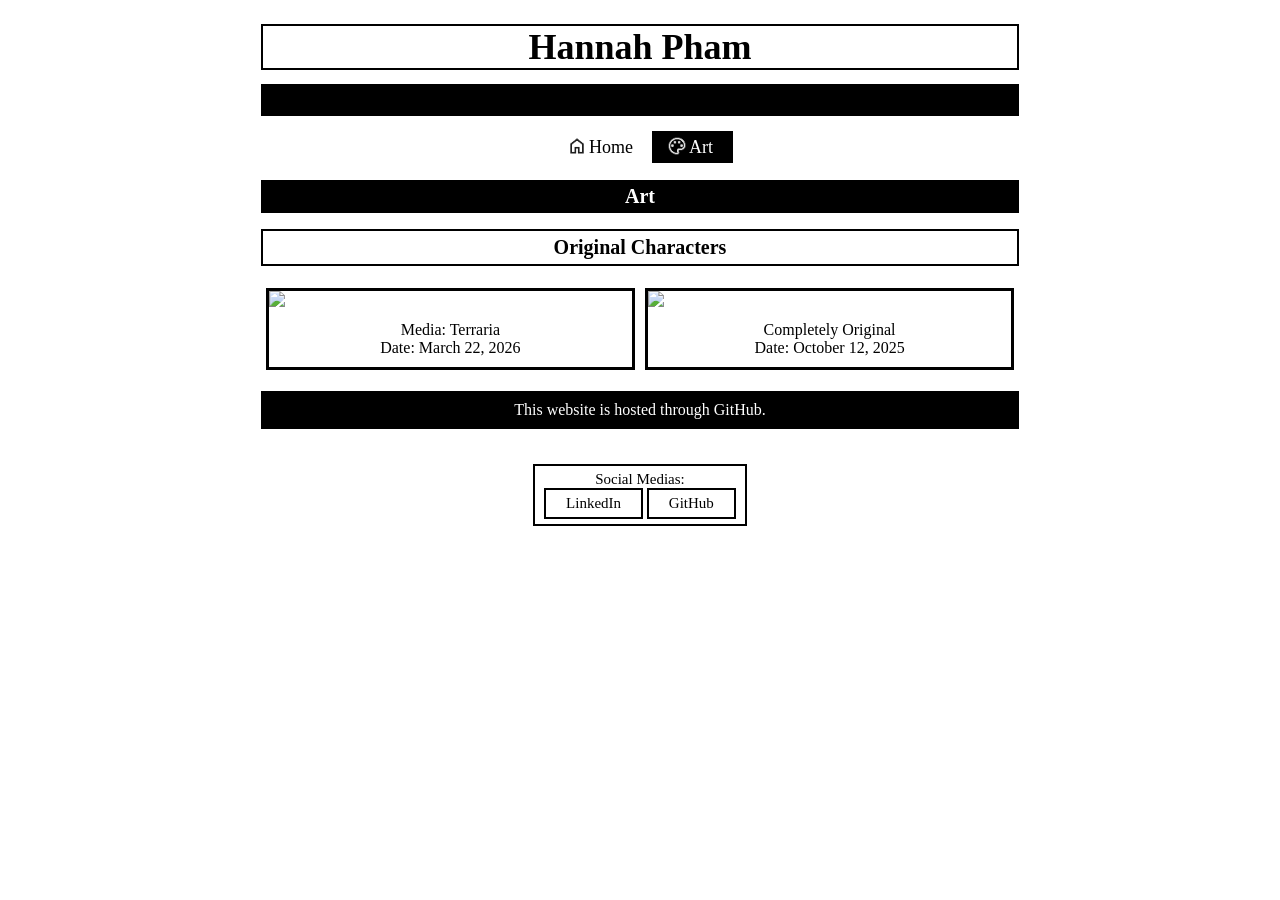
==== art.html @ c45c6f12 "Remove extra line break in footer section" ====
<!DOCTYPE html>
<html>
  <head>
    <meta charset="UTF-8">
    <meta name="viewport" content="width=device-width, initial-scale=1.0">
    <link href="/style.css" rel="stylesheet" type="text/css" media="all">
    
    <!--Connect to Style.css-->
    <link rel="stylesheet" href="art.css">
    <!--Connect to Google Fonts-->
    <link rel="preconnect" href="https://fonts.googleapis.com">
    <link rel="preconnect" href="https://fonts.gstatic.com" crossorigin="">
    <!--Font DynaPuff and Patrick Hand SC-->
    <link href="https://fonts.googleapis.com/css2?family=DynaPuff:wght@400..700&amp;family=Patrick+Hand+SC&amp;display=swap" rel="stylesheet">
    <!--Tab Name-->
    <title>Art | Hannah Pham</title>
    <link rel="icon" type="image/PNG" href="ZBrowserIcon.PNG"/>
  </head>
  
  <body>
    <!--Main Activity-->
    <div class="page">

      <h1>Hannah Pham</h1>
      
      <div class="marquee">
        <p>"Amazing. A booby trap that actually catches boobies!" - Optimus Prime</p>
      </div>

      <ul class="navigation">
        <a href="index.html"><img src="ZHome.png">Home</a>
        <a href="art.html" id="active"><img src="ZArt.png">Art</a>
        <!--
        <a href="aboutMe.html"><img src="ZPerson.png">About Me</a>
        -->
      </ul>

      <h2>
        Art
      </h2>
      
      <h2 class="white">
        Original Characters
      </h2>
      
      <!--OPEN Gallery-->
      <div class="gallery">
        
        <!--OPEN Column-->
        <div class="column">

          <div class="item">
            <a target="_blank" href="ZOCTerraria.PNG">
              <img src="ZOCTerraria.PNG">
            </a>
            <div class="desc">Media: Terraria<br>Date: March 22, 2026</div>
          </div>
          
        </div> <!--CLOSE Column-->

        <!--OPEN Column-->
        <div class="column">
          
          <div class="item">
            <a target="_blank" href="ZOCSheet.PNG">
              <img src="ZOCSheet.PNG">
            </a>
            <div class="desc">Completely Original<br>Date: October 12, 2025</div>
          </div>
        
        </div> <!--CLOSE Column-->
        
      </div> <!--CLOSE Gallery-->
      
      <!--Endnote-->
      <p class="endnote">This website is hosted through GitHub.</p>

      <ul class="footer">
        Social Medias:
        <br>
        <a target="_blank" href="https://youtu.be/lKBJ0RBRFXc?si=mdgCo2Yliqi2nEIG">LinkedIn</a>
        <a target="_blank" href="https://youtu.be/dQw4w9WgXcQ?si=vVlLldQJfORhOYwF">GitHub</a>
      </ul>

    </div>
  </body>
</html>
---- art.css ----
/*Logo*/
h1 {
  font-family: "Playfair Display SC";
  text-align: center;
  background: white;
  font-size: 36px;
  overflow: hidden;

  border-color: black;
  border-width: 2px;
  border-style: solid;
} 

body {
  font-family: "Outfit";
  background: white;
  cursor: url("ZCursor.svg"), auto;
}

a:hover {
  cursor: url("ZPointer.svg"), pointer;
}

/*Navigation Bar*/
ul.navigation {
  list-style-type: none;
  text-align: center;
  overflow: hidden;
  padding: 0;
  margin: 0;
  
  z-index: 1;
  position: sticky;
  top: 0px;

  background-color: white;
}

ul.navigation a {
  display: inline-block;
  padding: 5px;
  padding-left: 20px;
  padding-right: 20px;
  margin-right: -5px;

  font-size: 18px;
  background-color: white;
  color: black;

  transition: background 0.5s;
}

ul.navigation a:hover {
  background: black;
  color: white;
}

ul.navigation a:link {
  text-decoration: none;
}

ul.navigation a:hover img{
  filter: invert(1);
}

#active {
  background: black;
  color: white;
}

#active img {
  filter: invert(1);
}

ul.navigation a img {
  width: 20px;
  margin-bottom: -3px;
  margin-right: 2px;
  margin-left: -5px;
}

/*Header*/
h2 {
  text-align: center;
  background: black;
  font-size: 20px;
  color: white;
  padding: 5px;
  
  z-index: 1;
  position: sticky;
  top: 33px;
}

.page .endnote {
  text-align: center;
  padding-top: 10px;
  padding-bottom: 10px;
  font-size: 16px;
  margin-bottom: 35px;
  
  background: black;
  color: white;
}

/*Social Media Links*/
ul.footer {
  list-style-type: none;
  font-size: 10px;
  text-align: center;
  overflow: hidden;
  padding: 5px;
  margin: auto;
  max-width: 200px;

  border: black;
  border-width: 2px;
  border-style: solid;

  position: sticky;
  bottom: 30px;
  margin-left: auto;
  margin-right: auto;

  font-size: 15px;
  background-color: white;
  color: black;
}

ul.footer a {
  display: inline-flex;
  padding: 5px;
  padding-left: 20px;
  padding-right: 20px;
  max-width: 100px;

  background-color: white;
  text-decoration: none;
  color: black;
  border: black;
  border-width: 2px;
  border-style: solid;

  transition: background 0.5s;
}

ul.footer a:hover {
  background: black;
  color: white;
  display: inline;
}

/*Shorten Page Width*/
div.page {
  max-width: 60%;
  margin: auto;
}

h2.white {
  background: white;
  color: black;
  
  border-color: black;
  border-width: 2px;
  border-style: solid;
  
  position: sticky;
  top: 66px;
}

/*Marquee*/
.marquee {
  width: auto;
  line-height: 0px;
  background-color: black;
  color: white;
  white-space: nowrap;
  overflow: hidden;
  margin-bottom: 15px;
  margin-top: -10px;
  /*box-sizing: border-box;*/
}
.marquee p {
  display: inline-block;
  padding-left: 100%;
  animation: marquee 15s linear infinite;
}
@keyframes marquee {
  0%   { transform: translate(10%, 0); }
  100% { transform: translate(-200%, 0); }
}

/*Gallery*/
.gallery {
  display: flex;
  flex-wrap: wrap;
  justify-content: center;
}

.column {
  background: white;
  width: 50%;
}

.item {
  margin: 5px;
  height: auto;
  border: 3px solid black;
  transition: opacity 0.5s, border 0.5s;
  
  z-index: -1;
}

.item:hover {
  border: 3px solid grey;
  opacity: 50%;
}

.item img {
  width: 100%;
  height: auto;
}

.item .desc {
  padding: 10px;
  text-align: center;
}

@media only screen and (max-width: 900px) {
  .column {
    min-width: calc(100% - 20px);
  }
}

/*Scroll Bar*/
body::-webkit-scrollbar {
  width: 20px;
}

::-webkit-scrollbar-track {
  background: white;
}

::-webkit-scrollbar-thumb {
  background: white;
  border-color: black;
  border-radius: 20px;
  border-width: 3px;
  border-style: solid;
}
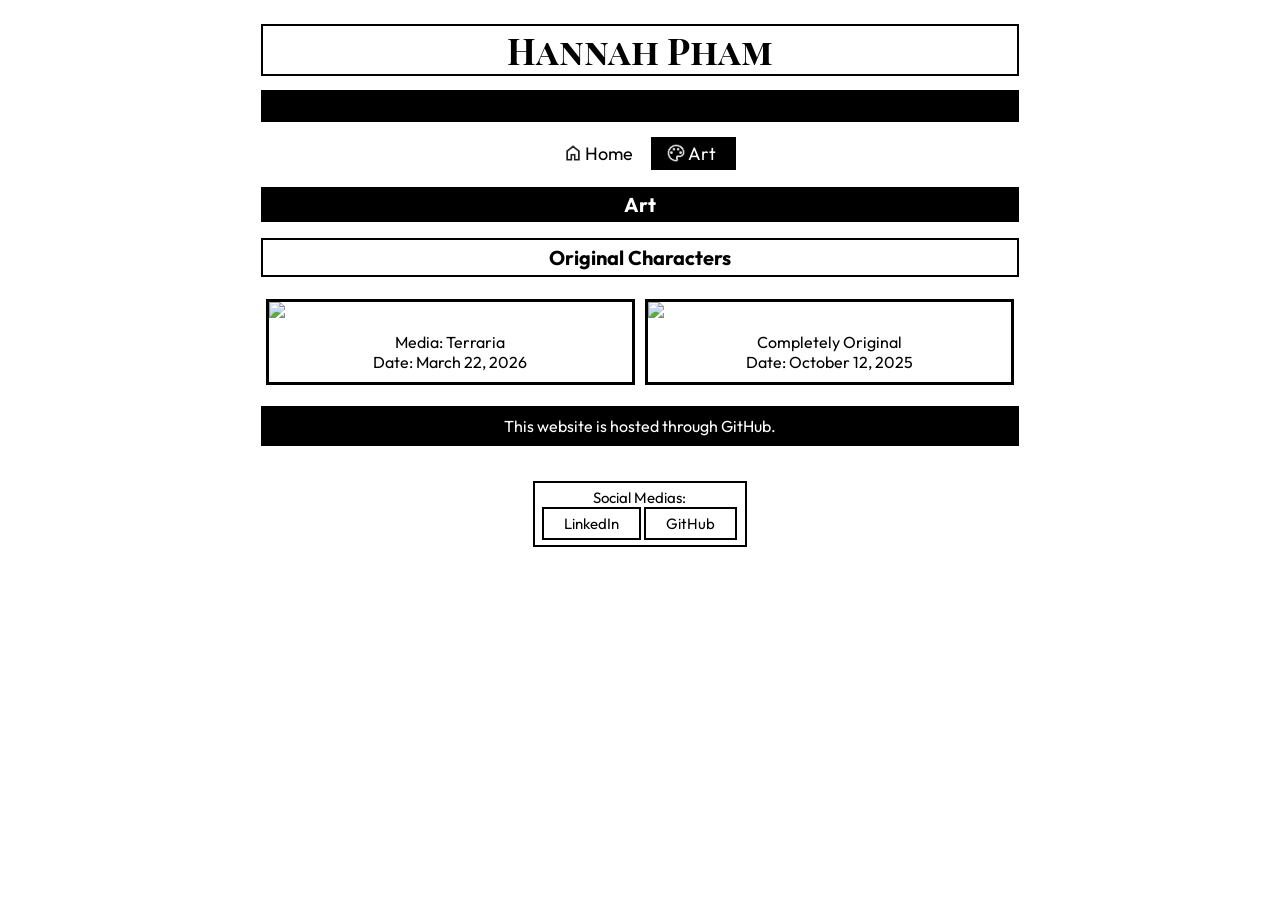
==== commit 8d9b2216: "Add additional font styles to art.html." ====
--- a/art.html
+++ b/art.html
@@ -12,6 +12,8 @@
     <link rel="preconnect" href="https://fonts.gstatic.com" crossorigin="">
     <!--Font DynaPuff and Patrick Hand SC-->
     <link href="https://fonts.googleapis.com/css2?family=DynaPuff:wght@400..700&amp;family=Patrick+Hand+SC&amp;display=swap" rel="stylesheet">
+    <link href="https://fonts.googleapis.com/css2?family=Playfair+Display+SC:ital,wght@0,400;0,700;0,900;1,400;1,700;1,900&family=Playfair:ital,opsz,wght@0,5..1200,300..900;1,5..1200,300..900&display=swap" rel="stylesheet">
+    <link href="https://fonts.googleapis.com/css2?family=Outfit:wght@100..900&family=Prompt:ital,wght@0,400;0,500;0,600;0,700;0,800;0,900;1,400;1,500;1,600;1,700;1,800;1,900&display=swap" rel="stylesheet">
     <!--Tab Name-->
     <title>Art | Hannah Pham</title>
     <link rel="icon" type="image/PNG" href="ZBrowserIcon.PNG"/>
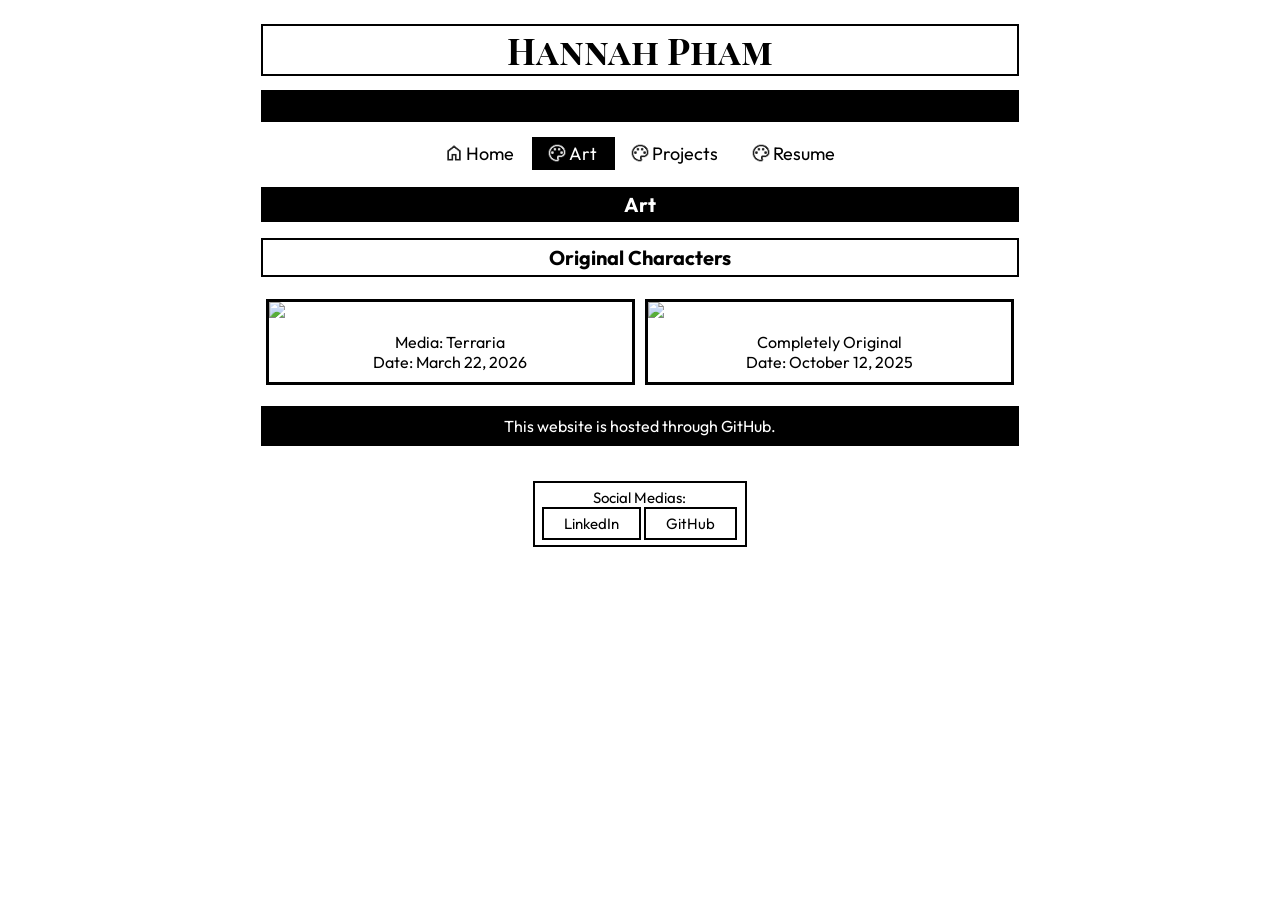
==== commit 04535397: "Add Projects and Resume links to navigation. Added links for Projects and Resume in the navigation." ====
--- a/art.html
+++ b/art.html
@@ -32,6 +32,8 @@
       <ul class="navigation">
         <a href="index.html"><img src="ZHome.png">Home</a>
         <a href="art.html" id="active"><img src="ZArt.png">Art</a>
+        <a href="art.html"><img src="ZArt.png">Projects</a>
+        <a href="art.html"><img src="ZArt.png">Resume</a>
         <!--
         <a href="aboutMe.html"><img src="ZPerson.png">About Me</a>
         -->
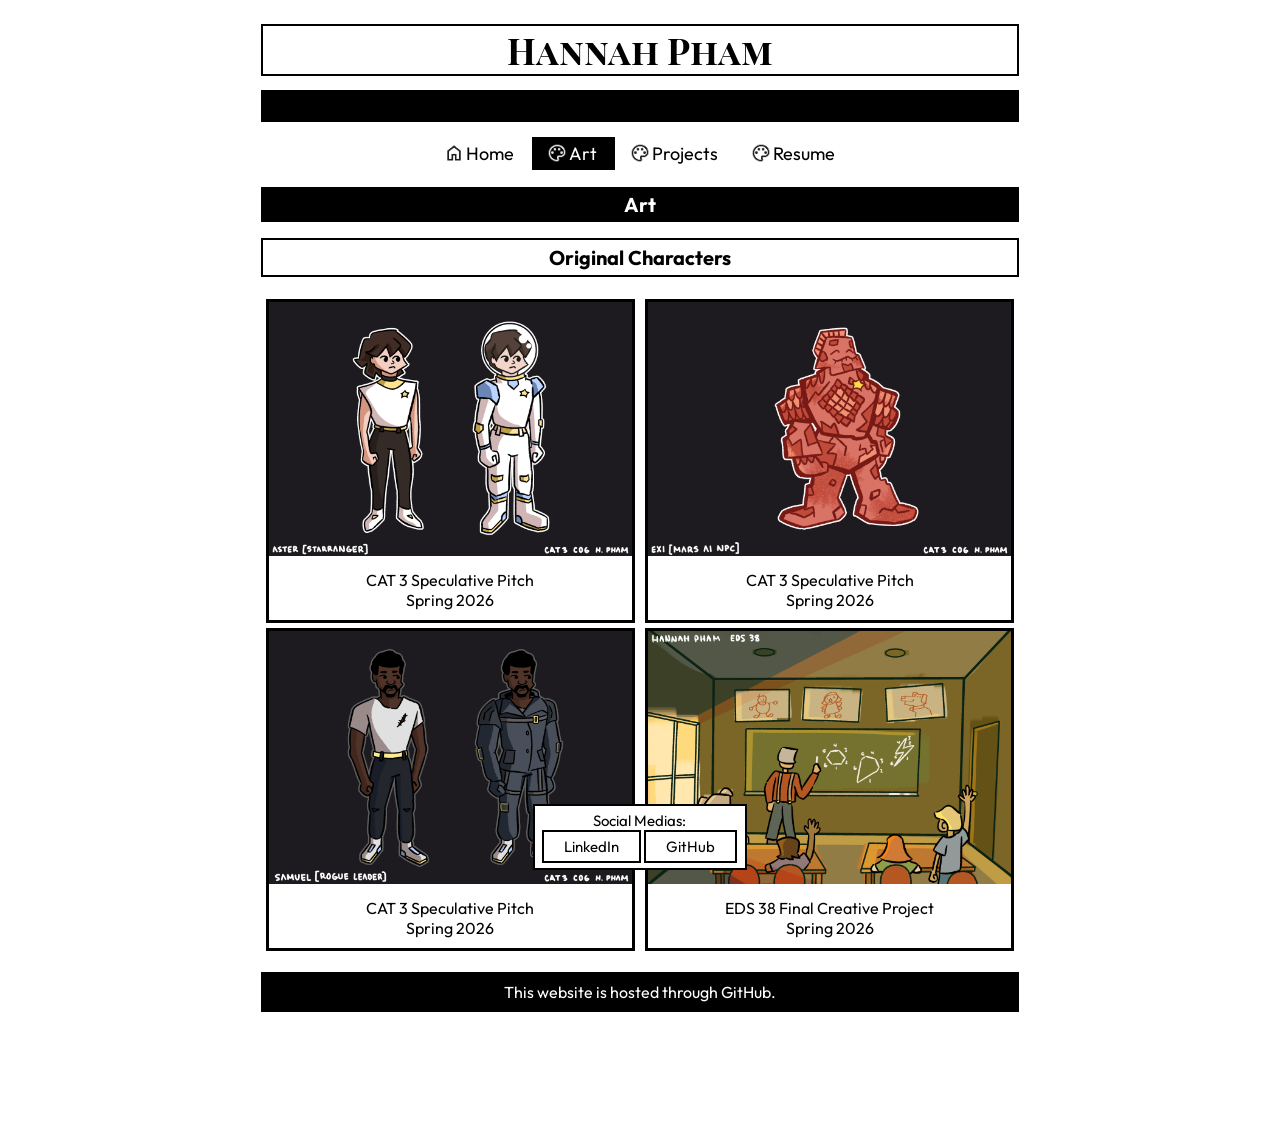
==== commit a281dc35: "Update image links and descriptions in art.html." ====
--- a/art.html
+++ b/art.html
@@ -54,10 +54,17 @@
         <div class="column">
 
           <div class="item">
-            <a target="_blank" href="ZOCTerraria.PNG">
-              <img src="ZOCTerraria.PNG">
+            <a target="_blank" href="ZArt CAT 3 P.1.PNG">
+              <img src="ZArt CAT 3 P.1.PNG">
             </a>
-            <div class="desc">Media: Terraria<br>Date: March 22, 2026</div>
+            <div class="desc">CAT 3 Speculative Pitch<br>Spring 2026</div>
+          </div>
+
+          <div class="item">
+            <a target="_blank" href="ZArt CAT 3 P.3.PNG">
+              <img src="ZArt CAT 3 P.3.PNG">
+            </a>
+            <div class="desc">CAT 3 Speculative Pitch<br>Spring 2026</div>
           </div>
           
         </div> <!--CLOSE Column-->
@@ -66,10 +73,17 @@
         <div class="column">
           
           <div class="item">
-            <a target="_blank" href="ZOCSheet.PNG">
-              <img src="ZOCSheet.PNG">
+            <a target="_blank" href="ZArt CAT 3 P.2.PNG">
+              <img src="ZArt CAT 3 P.2.PNG">
             </a>
-            <div class="desc">Completely Original<br>Date: October 12, 2025</div>
+            <div class="desc">CAT 3 Speculative Pitch<br>Spring 2026</div>
+          </div>
+
+          <div class="item">
+            <a target="_blank" href="ZArt EDS 38.PNG">
+              <img src="ZArt EDS 38.PNG">
+            </a>
+            <div class="desc">EDS 38 Final Creative Project<br>Spring 2026</div>
           </div>
         
         </div> <!--CLOSE Column-->
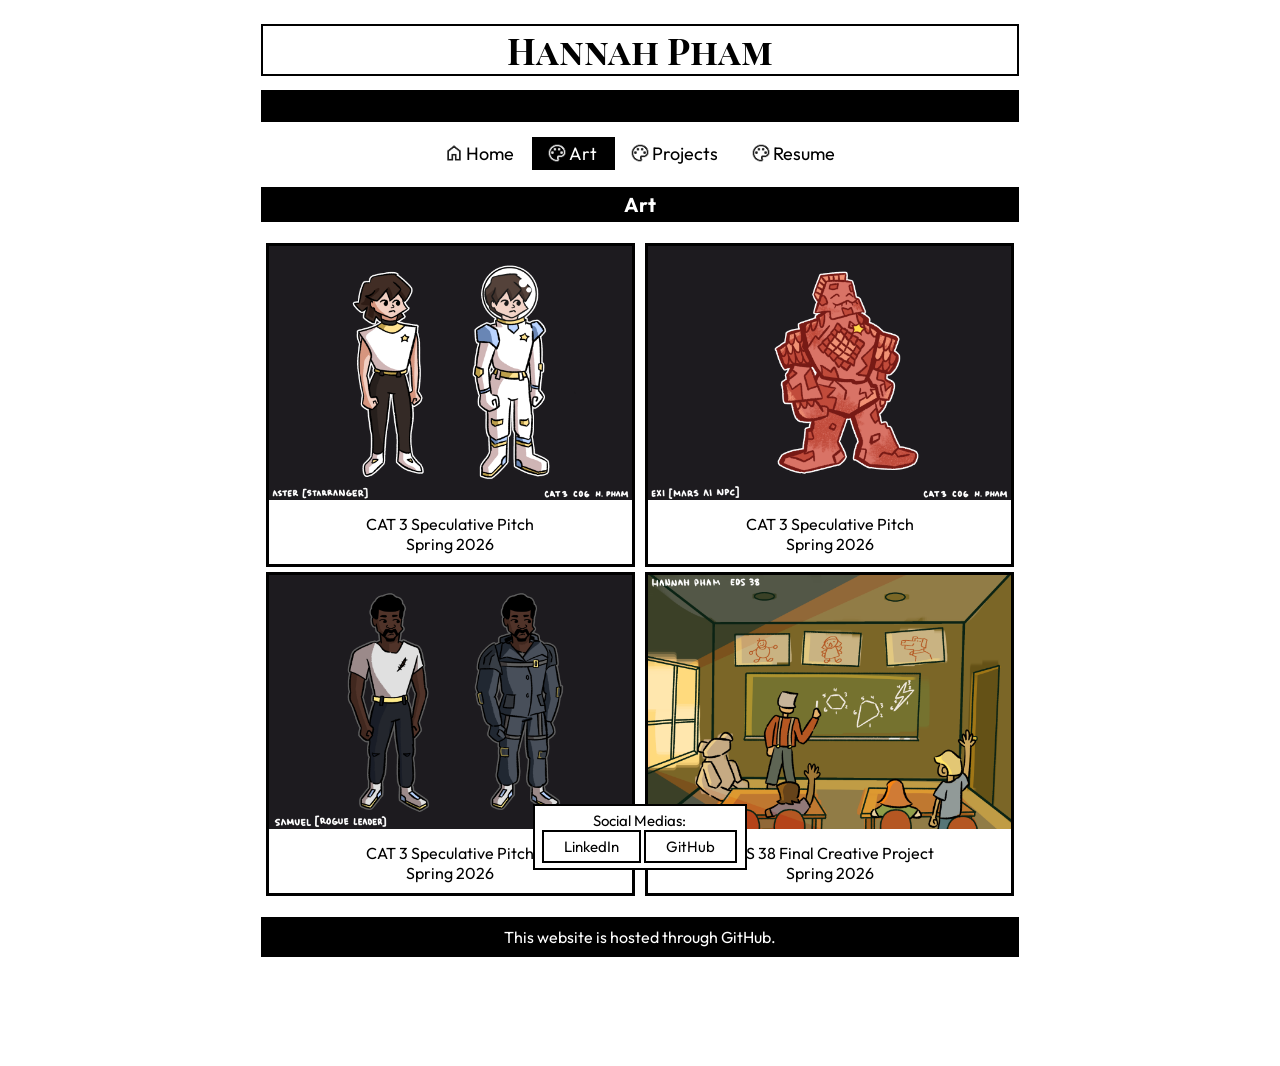
==== commit 1b29c5f5: "Comment out 'Original Characters' heading. Commented out the 'Original Characters' heading in art.ht" ====
--- a/art.html
+++ b/art.html
@@ -42,10 +42,12 @@
       <h2>
         Art
       </h2>
-      
+
+      <!--
       <h2 class="white">
         Original Characters
       </h2>
+      -->
       
       <!--OPEN Gallery-->
       <div class="gallery">
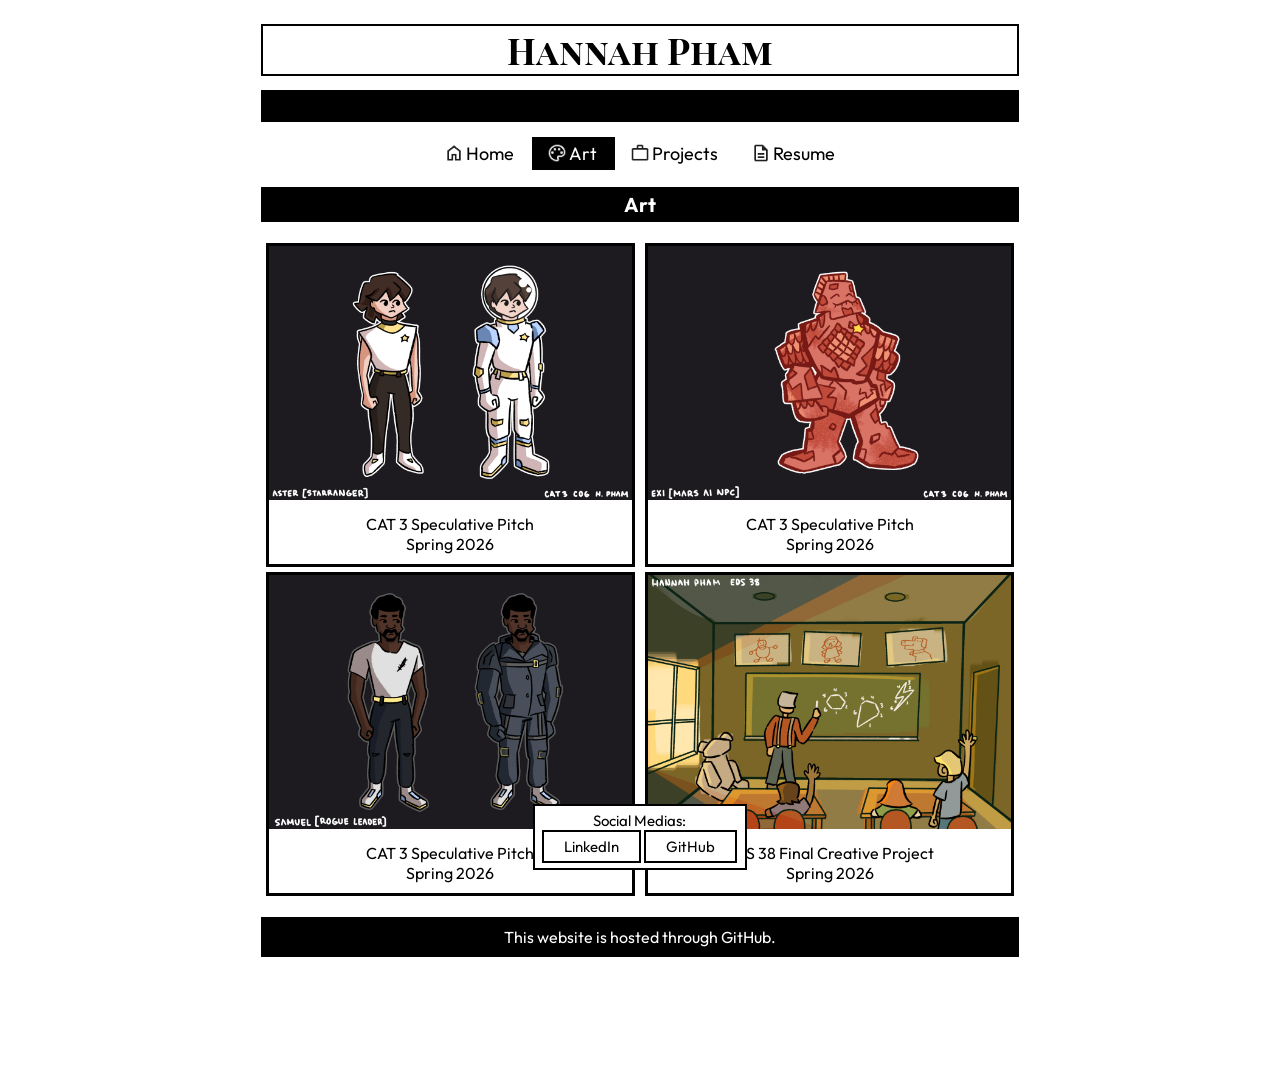
==== commit 86e97df4: "Update navigation links in art.html." ====
--- a/art.html
+++ b/art.html
@@ -32,11 +32,8 @@
       <ul class="navigation">
         <a href="index.html"><img src="ZHome.png">Home</a>
         <a href="art.html" id="active"><img src="ZArt.png">Art</a>
-        <a href="art.html"><img src="ZArt.png">Projects</a>
-        <a href="art.html"><img src="ZArt.png">Resume</a>
-        <!--
-        <a href="aboutMe.html"><img src="ZPerson.png">About Me</a>
-        -->
+        <a href="art.html"><img src="ZWork.png">Projects</a>
+        <a href="art.html"><img src="ZResume.png">Resume</a>
       </ul>
 
       <h2>
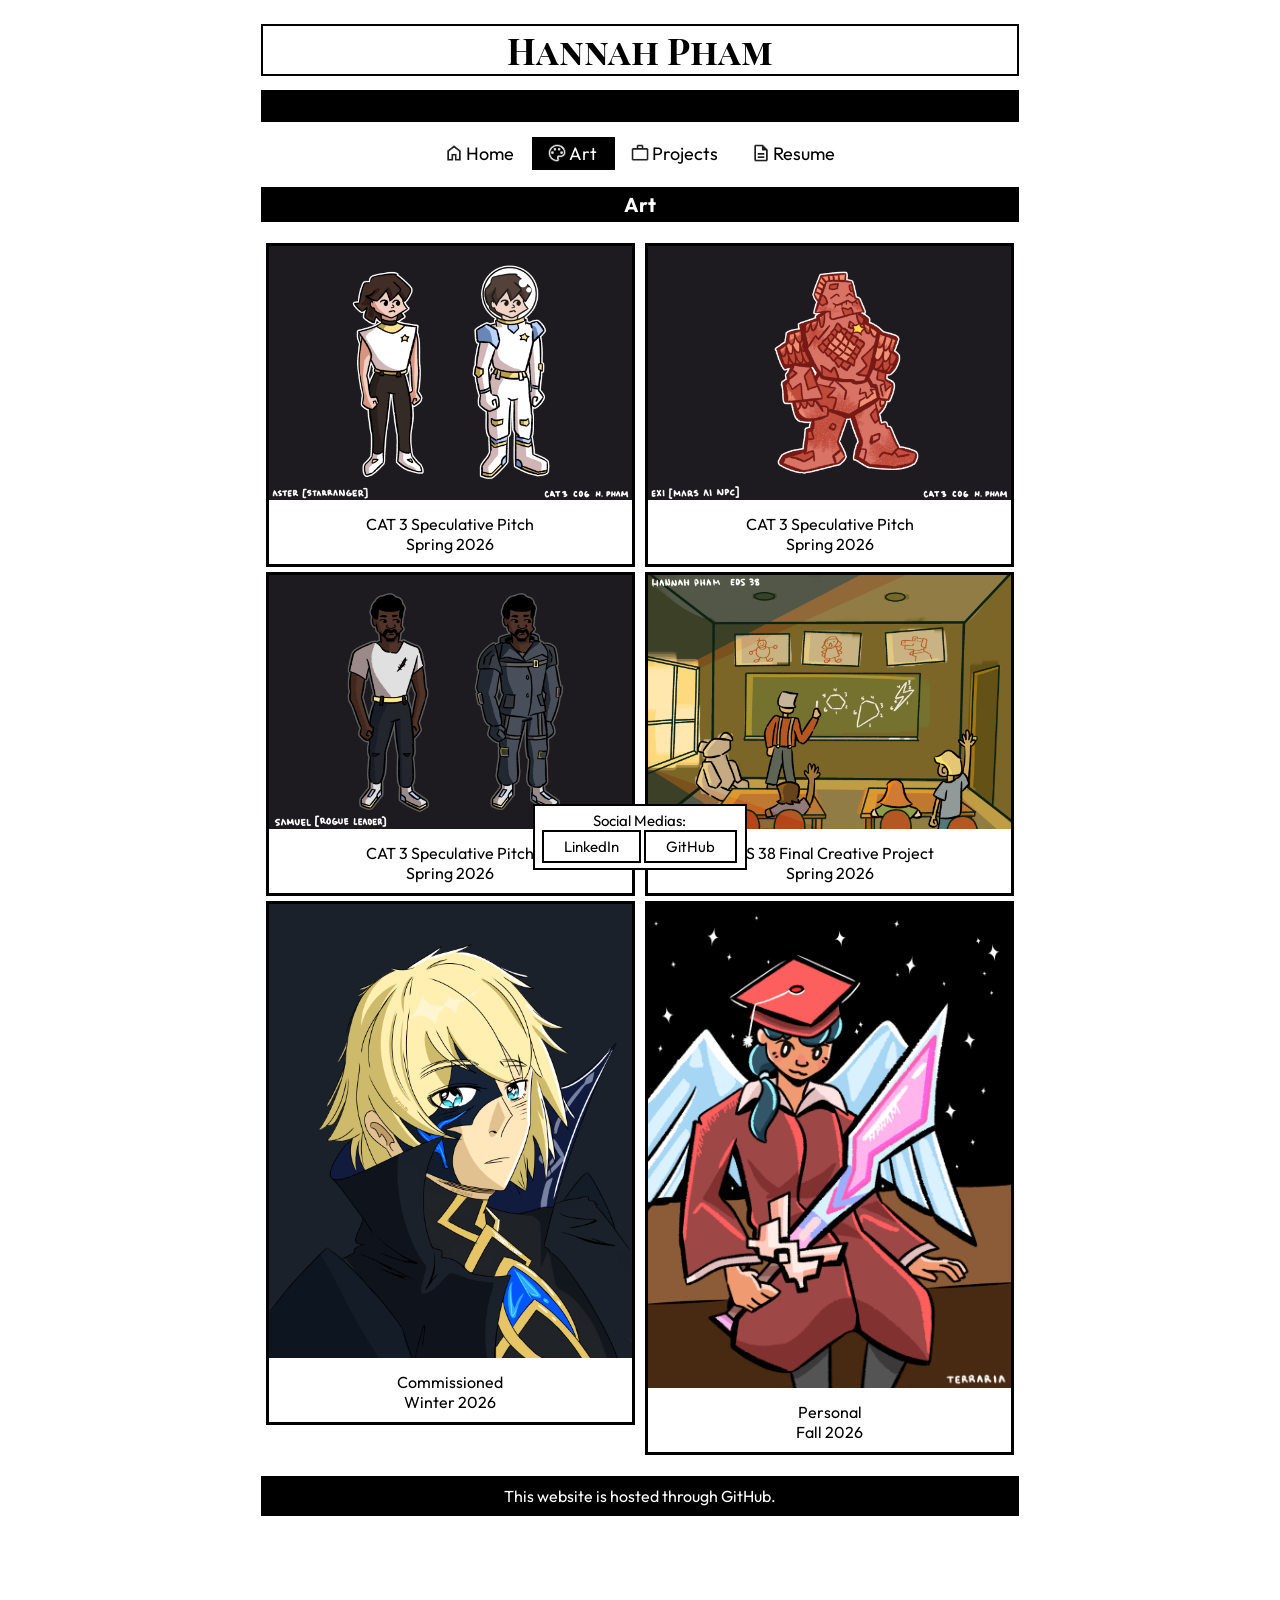
==== commit 64bc4f05: "Add new art items to the gallery." ====
--- a/art.html
+++ b/art.html
@@ -65,6 +65,13 @@
             </a>
             <div class="desc">CAT 3 Speculative Pitch<br>Spring 2026</div>
           </div>
+
+          <div class="item">
+            <a target="_blank" href="ZArt Dainsleif.PNG">
+              <img src="ZArt Dainsleif.PNG">
+            </a>
+            <div class="desc">Commissioned<br>Winter 2026</div>
+          </div>
           
         </div> <!--CLOSE Column-->
 
@@ -84,6 +91,13 @@
             </a>
             <div class="desc">EDS 38 Final Creative Project<br>Spring 2026</div>
           </div>
+
+          <div class="item">
+            <a target="_blank" href="ZArt Terraria.PNG">
+              <img src="ZArt Terraria.PNG">
+            </a>
+            <div class="desc">Personal<br>Fall 2026</div>
+          </div>
         
         </div> <!--CLOSE Column-->
         
